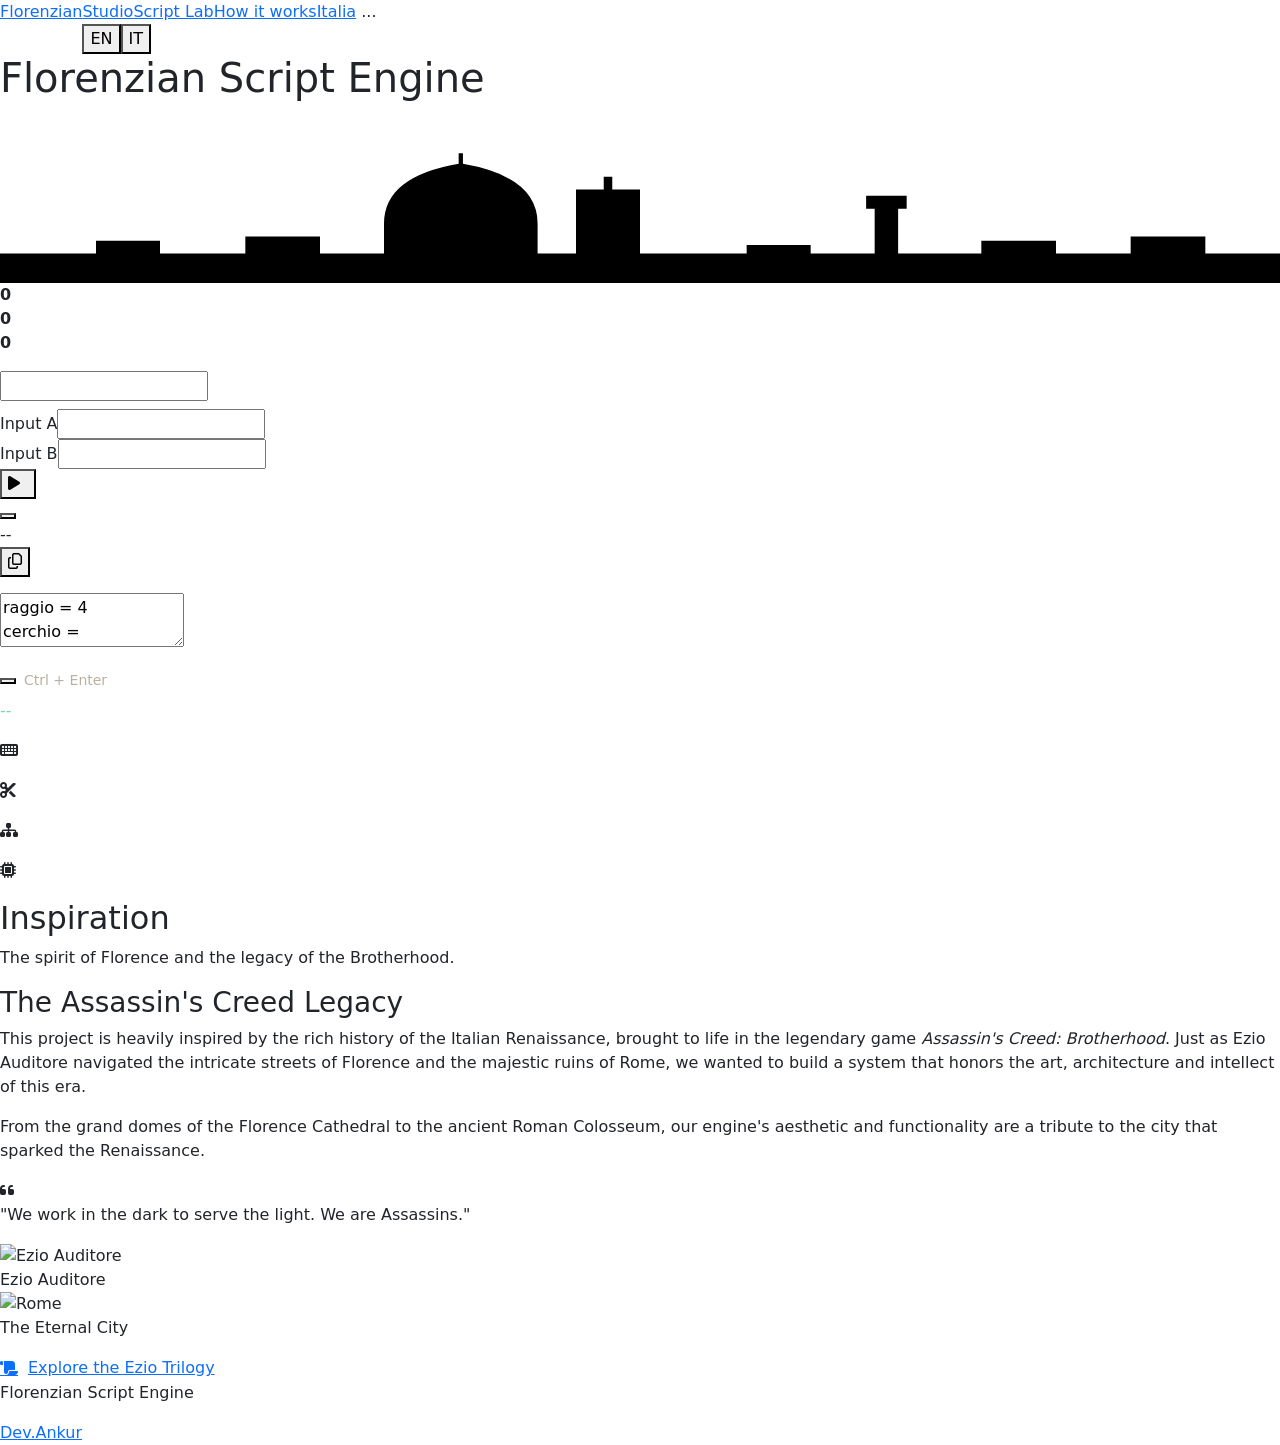
==== index.html @ 7530c80a "Add files via upload" ====
<!DOCTYPE html>
<html lang="en">
<head>
<meta charset="UTF-8"><meta name="viewport" content="width=device-width, initial-scale=1.0">
<title>Florenzian Script - Engine Studio</title>
<meta name="description" content="Florenzian: a tiny language compiled in C, built in the spirit of Florence.">
<link href="https://fonts.googleapis.com/css2?family=Cormorant+Garamond:wght@500;600;700&family=Plus+Jakarta+Sans:wght@400;500;600;700;800&family=JetBrains+Mono:wght@500;700&display=swap" rel="stylesheet">
<link href="https://cdnjs.cloudflare.com/ajax/libs/font-awesome/6.4.0/css/all.min.css" rel="stylesheet">
<link href="https://cdn.jsdelivr.net/npm/bootstrap@5.3.2/dist/css/bootstrap.min.css" rel="stylesheet">
<link href="css/style.css" rel="stylesheet">
</head>
<body>
<div id="prog"></div>
<nav class="nav" id="nav">
  <a class="brand" href="#top">Florenzian</a>
  <div class="navr"><a class="l" href="#studio" data-i18n="n_studio">Studio</a><a class="l" href="#lab" data-i18n="n_lab">Script Lab</a><a class="l" href="#how" data-i18n="n_how">How it works</a><a class="l" href="#italia" data-i18n="n_italia">Italia</a>
    <span class="eng" id="engineBadge">...</span>
  <div class="lang" id="langSw" data-l="en" role="group" data-i18n-title="lang"><button type="button" data-l="en" aria-label="English">EN</button><button type="button" data-l="it" aria-label="Italiano">IT</button></div></div>
</nav>

<header class="hero" id="top">
  <div class="hero-in">
    <div>
      <h1>Florenzian Script Engine</h1>
      <p data-i18n="h_p"></p>
      <div class="cta"><a class="btn-oro" href="#studio" data-i18n="h_c1"></a><a class="btn-oro btn-line" href="#lab" data-i18n="h_c2"></a></div>
    </div>
    <div class="term" aria-label="Live demo of the Florenzian engine">
      <span class="d"></span><span class="d"></span><span class="d"></span>
      <pre id="heroTerm"></pre>
    </div>
  </div>
  <svg class="sky" viewBox="0 0 1200 140" preserveAspectRatio="xMidYMax slice" aria-hidden="true"><path d="M0 140V112H90V100H150V112H230V96H300V112H360V84Q360 40 430 28V18H434V28Q504 40 504 84V112H540V52H566V40H574V52H600V112H700V104H760V112H820V70H812V58H850V70H842V112H920V100H990V112H1060V96H1130V112H1200V140Z"/></svg>
</header>

<section class="stats"><div class="wrap stats-in">
  <div><b class="count" data-n="35">0</b><span data-i18n="s_fn"></span></div>
  <div><b class="count" data-n="16">0</b><span data-i18n="s_pl"></span></div>
  <div><b class="count" data-n="4">0</b><span data-i18n="s_st"></span></div>
</div></section>

<section id="studio"><div class="wrap">
  <div class="rule"></div><h2 class="t" data-i18n="st_t"></h2>
  <p class="sub" data-i18n="st_sub"></p>
  <div class="studio rv">
    <div class="panel">
      <div class="search"><input type="text" id="searchInput" data-i18n-ph="search_ph" aria-label="Search functions"></div>
      <div class="chips" id="catChips"></div>
      <div class="function-list" id="functionList"></div>
    </div>
    <div class="panel console-area">
      <div>
        <div id="consoleHeader">
          <div class="ctitle"><h3 id="activeEng"></h3><span class="ita-tag" id="activeIta"></span></div>
          <p class="text-muted mb-0" id="activeDesc"></p>
        </div>
        <form id="calcForm">
          <div class="form-grid" id="inputGrid">
            <div id="boxA"><label class="input-label" id="labelA">Input A</label><input type="number" step="any" class="custom-input" id="inputA" required></div>
            <div id="boxB"><label class="input-label" id="labelB">Input B</label><input type="number" step="any" class="custom-input" id="inputB" required></div>
            <div id="boxC" style="display:none;grid-column:span 2"><label class="input-label" id="labelC">Input C</label><input type="number" step="any" class="custom-input" id="inputC"></div>
          </div>
          <button type="submit" class="btn-run"><i class="fa-solid fa-play me-2"></i><span data-i18n="run"></span></button>
        </form>
        <div class="sig"><small data-i18n="sig_t"></small><code id="sigCode"></code><button type="button" class="btn-oro btn-sm" id="tryLab" data-i18n="try_lab"></button></div>
      </div>
      <div>
        <div class="out"><div><small data-i18n="res"></small><div class="out-v" id="outputResult">--</div></div><button class="icon-btn" id="copyBtn" data-i18n-title="copy"><i class="fa-regular fa-copy"></i></button></div>
        <div class="hist"><div class="d-flex justify-content-between"><b data-i18n="recent"></b><a href="#" id="clearHist" data-i18n="clear"></a></div><div id="history"></div></div>
      </div>
    </div>
  </div>
</div></section>

<section class="lab" id="lab"><div class="wrap">
  <div class="rule"></div><h2 class="t" data-i18n="lab_t"></h2>
  <p class="sub" data-i18n="lab_sub"></p>
  <div class="lab-grid rv">
    <div>
      <textarea id="src" spellcheck="false" aria-label="Florenzian program">raggio = 4
cerchio = area_cerchio(raggio)
mcd(84, 36) + fibonacci(10) + radice(cerchio / pi)</textarea>
      <div class="mt-3 d-flex flex-wrap align-items-center gap-2">
        <button class="btn-oro m-0" id="runLab" data-i18n="run_lab"></button><span class="small" style="color:#b9b19e">Ctrl + Enter</span>
        <span id="examples" class="ms-auto"></span>
      </div>
    </div>
    <div>
      <div class="lab-out"><h4 data-i18n="r_t"></h4><div class="out-v" id="labResult" style="color:#7fd6a8">--</div></div>
      <div class="lab-out"><h4 data-i18n="tok_t"></h4><div id="labTokens"></div></div>
    </div>
  </div>
</div></section>

<section id="how"><div class="wrap">
  <div class="rule"></div><h2 class="t" data-i18n="how_t"></h2><p class="sub" data-i18n="how_sub"></p>
  <div class="pipe">
    <div class="step"><i class="fa-solid fa-keyboard"></i><h5 data-i18n="p1"></h5><p data-i18n="p1d"></p></div>
    <div class="step"><i class="fa-solid fa-scissors"></i><h5 data-i18n="p2"></h5><p data-i18n="p2d"></p></div>
    <div class="step"><i class="fa-solid fa-sitemap"></i><h5 data-i18n="p3"></h5><p data-i18n="p3d"></p></div>
    <div class="step"><i class="fa-solid fa-microchip"></i><h5 data-i18n="p4"></h5><p data-i18n="p4d"></p></div>
  </div>
</div></section>

<section id="italia"><div class="wrap">
  <div class="rule"></div><h2 class="t" data-i18n="it_t"></h2>
  <p class="sub" data-i18n="it_sub"></p>
  <div class="gal-bar" id="galBar"></div>
  <div class="grid" id="gallery"></div>
</div></section>

<!-- Inspiration / Assassin's Creed Section -->
<section id="inspiration" class="inspiration-section">
  <div class="wrap">
    <div class="rule"></div>
    <h2 class="t" data-i18n="insp_t">Inspiration</h2>
    <p class="sub" data-i18n="insp_sub">The spirit of Florence and the legacy of the Brotherhood.</p>
    
    <div class="insp-container rv">
      <div class="insp-content">
        <h3>The Assassin's Creed Legacy</h3>
        <p>This project is heavily inspired by the rich history of the Italian Renaissance, brought to life in the legendary game <em>Assassin's Creed: Brotherhood</em>. Just as Ezio Auditore navigated the intricate streets of Florence and the majestic ruins of Rome, we wanted to build a system that honors the art, architecture and intellect of this era.</p>
        <p>From the grand domes of the Florence Cathedral to the ancient Roman Colosseum, our engine's aesthetic and functionality are a tribute to the city that sparked the Renaissance.</p>
        <div class="insp-quote">
          <i class="fa-solid fa-quote-left"></i>
          <p>"We work in the dark to serve the light. We are Assassins."</p>
        </div>
      </div>
      
      
      <div class="insp-gallery">
        <div class="insp-img-box">
          <img src="assets/inspiration_ezio.jpg" alt="Ezio Auditore">
          <div class="insp-caption">Ezio Auditore</div>
        </div>
        <div class="insp-img-box">
          <img src="assets/inspiration_rome.jpg" alt="Rome">
          <div class="insp-caption">The Eternal City</div>
        </div>
      </div>

      <!-- নতুন বাটন -->
        <a href="ezio.html" class="btn-oro mt-3" style="display: inline-flex; align-items: center; gap: 10px;">
          <i class="fa-solid fa-scroll"></i> 
          <span data-i18n="explore_ezio">Explore the Ezio Trilogy</span>
        </a>
    </div>
  </div>
</section>

<div class="modal fade" id="lmModal" tabindex="-1" aria-hidden="true"><div class="modal-dialog modal-dialog-centered modal-lg"><div class="modal-content">
  <img id="lmImg" alt=""><div class="modal-body"><h4 id="lmTitle" style="font-family:var(--serif)"></h4><p class="text-muted small" id="lmMeta"></p><p id="lmText"></p>
  <a id="lmLink" target="_blank" rel="noopener" class="small" data-i18n="more"></a></div>
  <button type="button" class="btn-close position-absolute top-0 end-0 m-3 bg-white p-2 rounded-circle" data-bs-dismiss="modal" aria-label="Close"></button></div></div></div>

<footer>
  <div class="wrap foot">
    <div>
      <span class="brand">Florenzian Script Engine</span>
      <p data-i18n="f_tag"></p>
    </div>
    <div class="foot-credit">
      <span data-i18n="f_by"></span> 
      <a href="#" target="_blank" rel="noopener noreferrer" class="dev-link">Dev.Ankur</a>
    </div>
  </div>
</footer>

<script src="https://cdn.jsdelivr.net/npm/bootstrap@5.3.2/dist/js/bootstrap.bundle.min.js"></script>
<script src="js/i18n.js"></script>
<script src="js/engine.js"></script>
<script src="js/app.js"></script>

<!-- Web inspect Off code -->
     <script>
    // 1. Right Click Block
    document.addEventListener('contextmenu', function(e) {
        e.preventDefault();
    });

    // 2. F12 ar Developer Tools Shortcut Block
    document.addEventListener('keydown', function(e) {
        if (e.key === "F12" || e.keyCode === 123) {
            e.preventDefault();
            return false;
        }
        
        if (e.ctrlKey && e.shiftKey && (e.key === 'I' || e.key === 'J' || e.key === 'C' || e.keyCode === 73 || e.keyCode === 74 || e.keyCode === 67)) {
            e.preventDefault();
            return false;
        }

        if (e.ctrlKey && (e.key === 'U' || e.keyCode === 85)) {
            e.preventDefault();
            return false;
        }
    });

    // 3. Extra Security
    setInterval(function() {
        debugger; 
    }, 1000); 
    
    document.addEventListener('copy', function(e) {
        e.preventDefault();
        alert("Copying is disabled on this website.");
    });
</script>

</body>
</html>
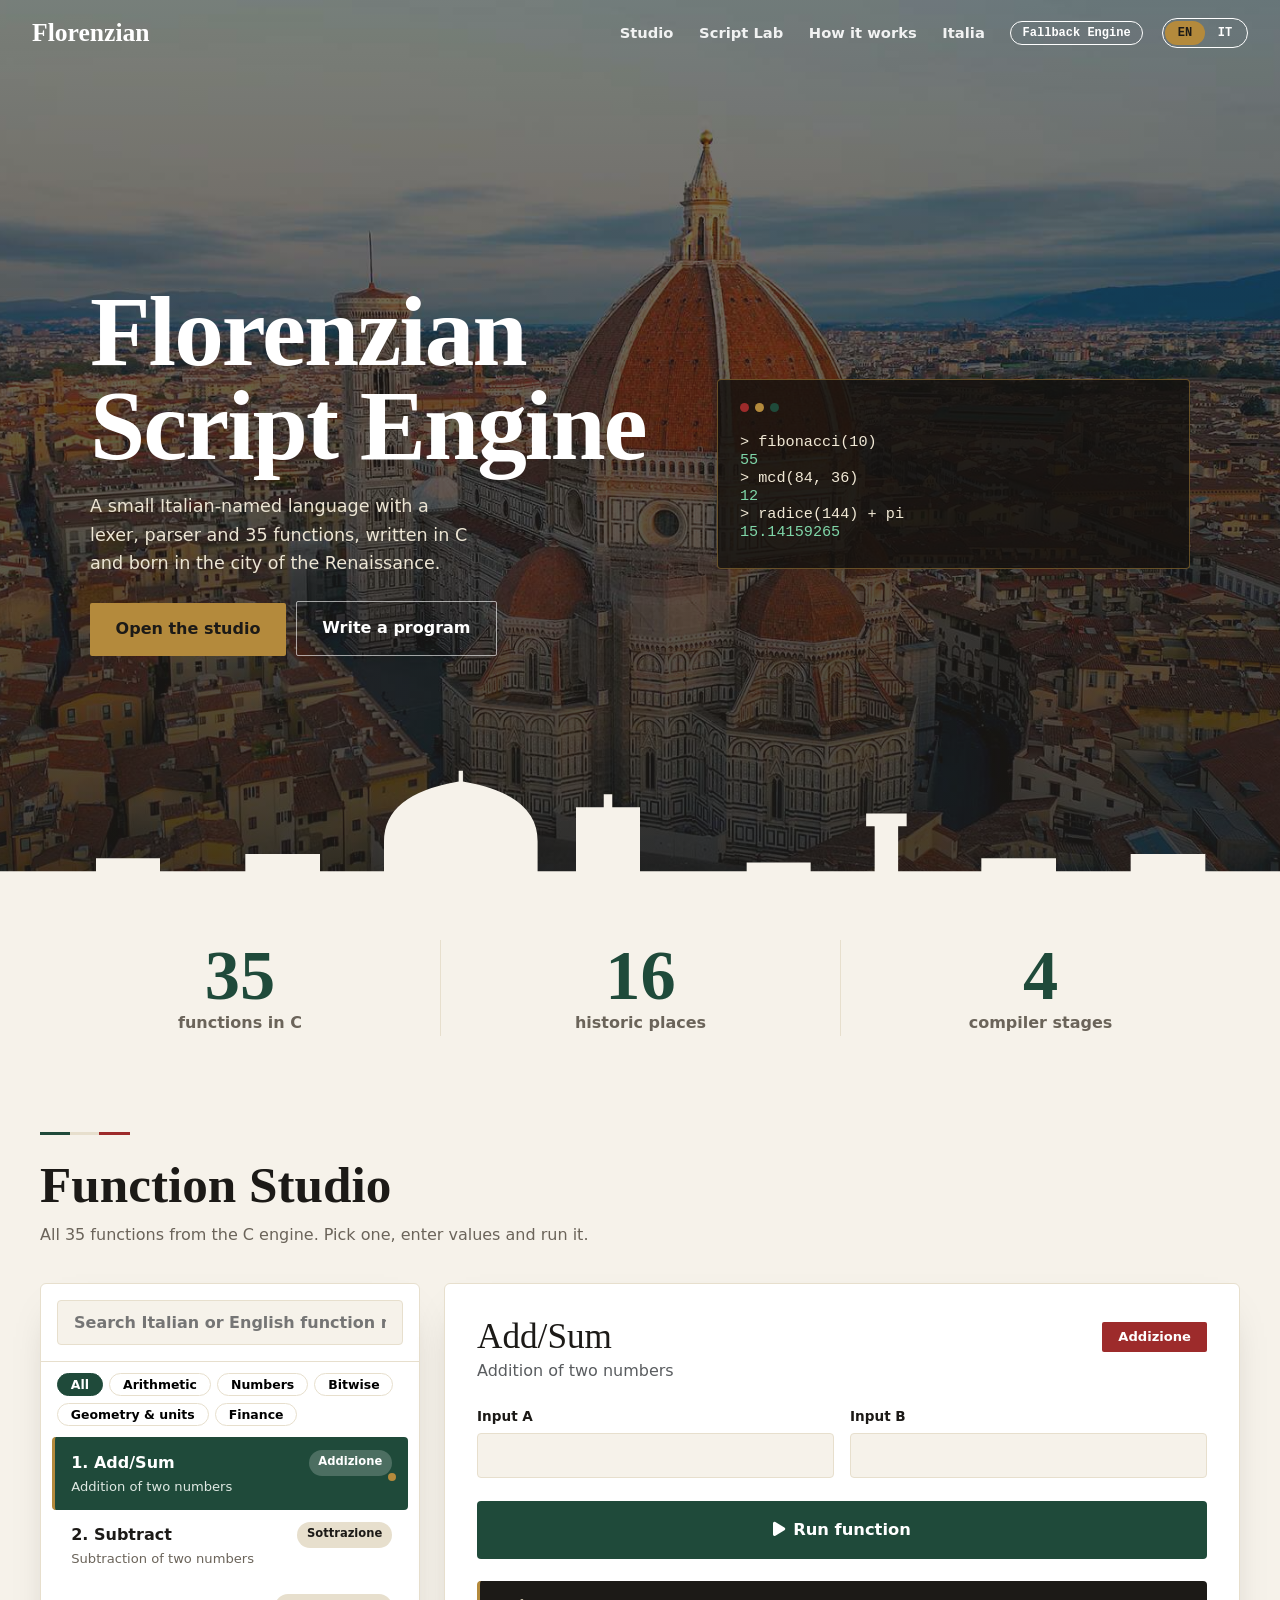
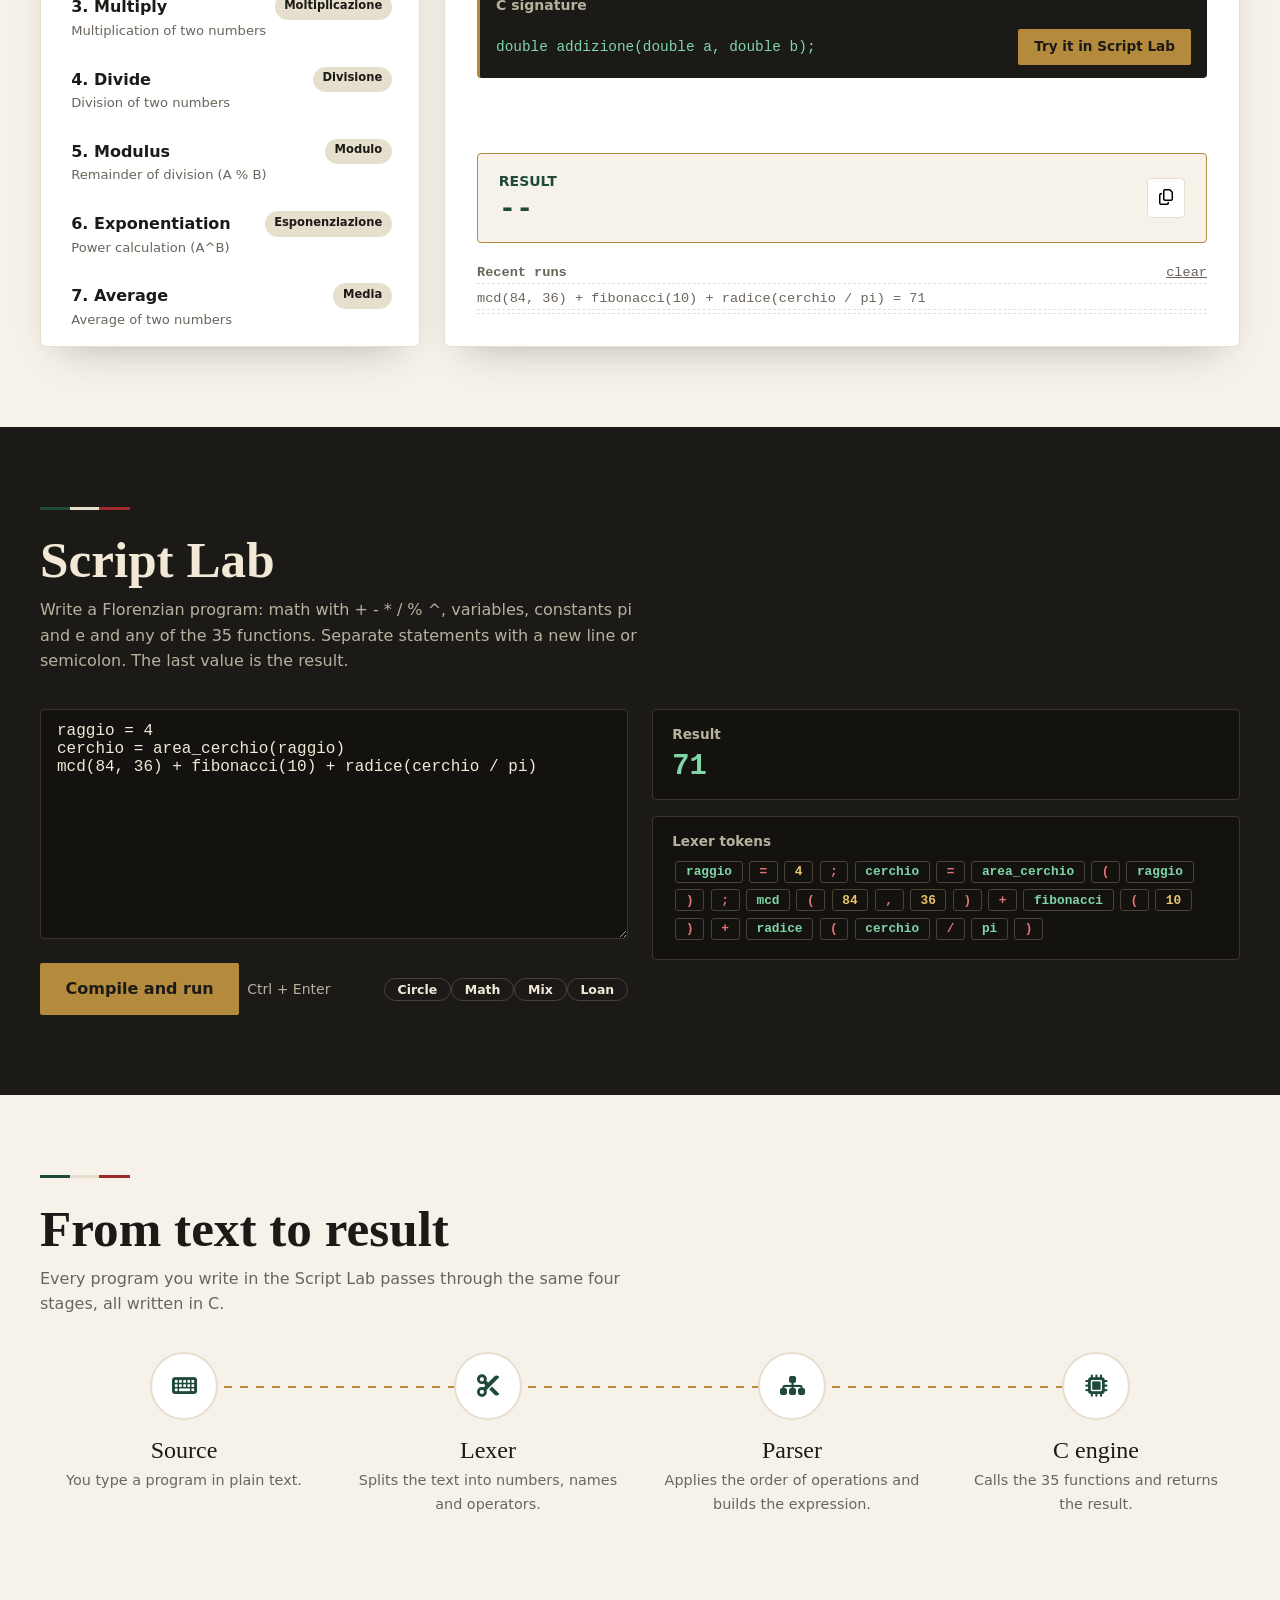
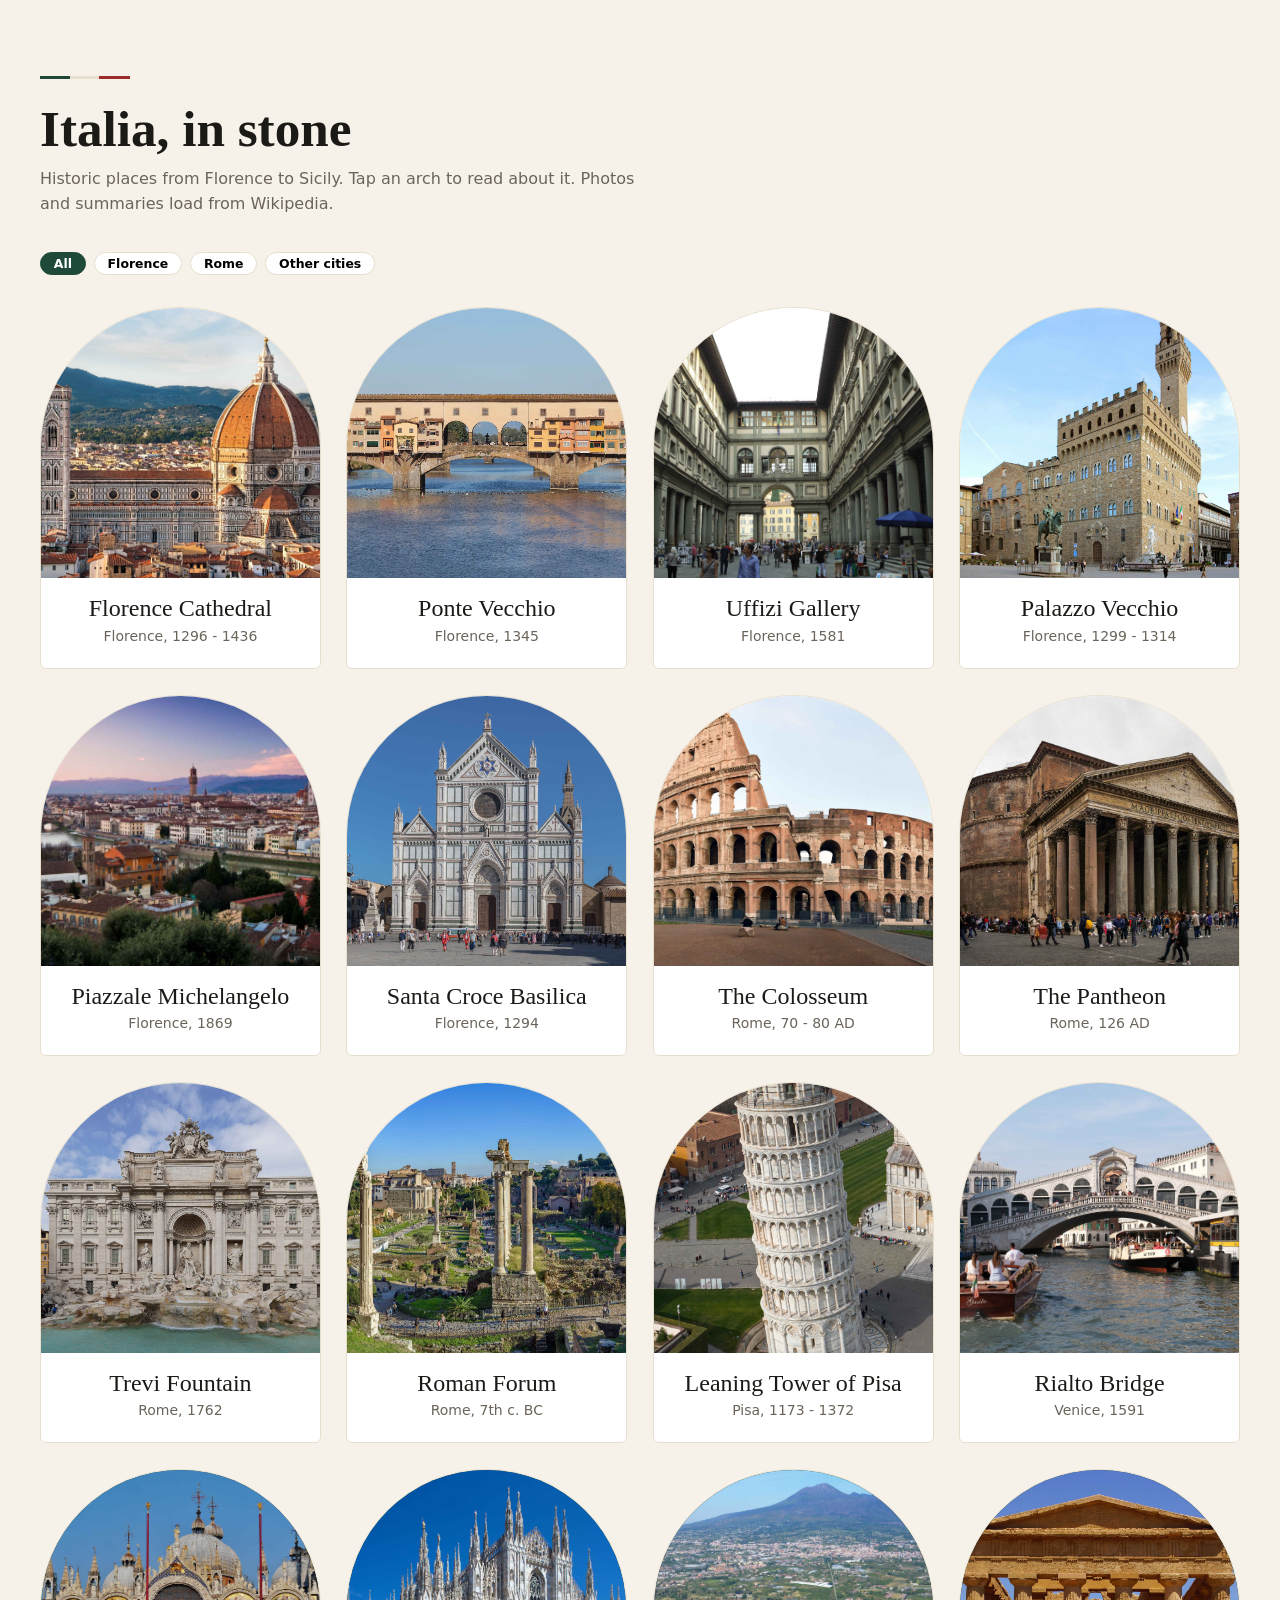
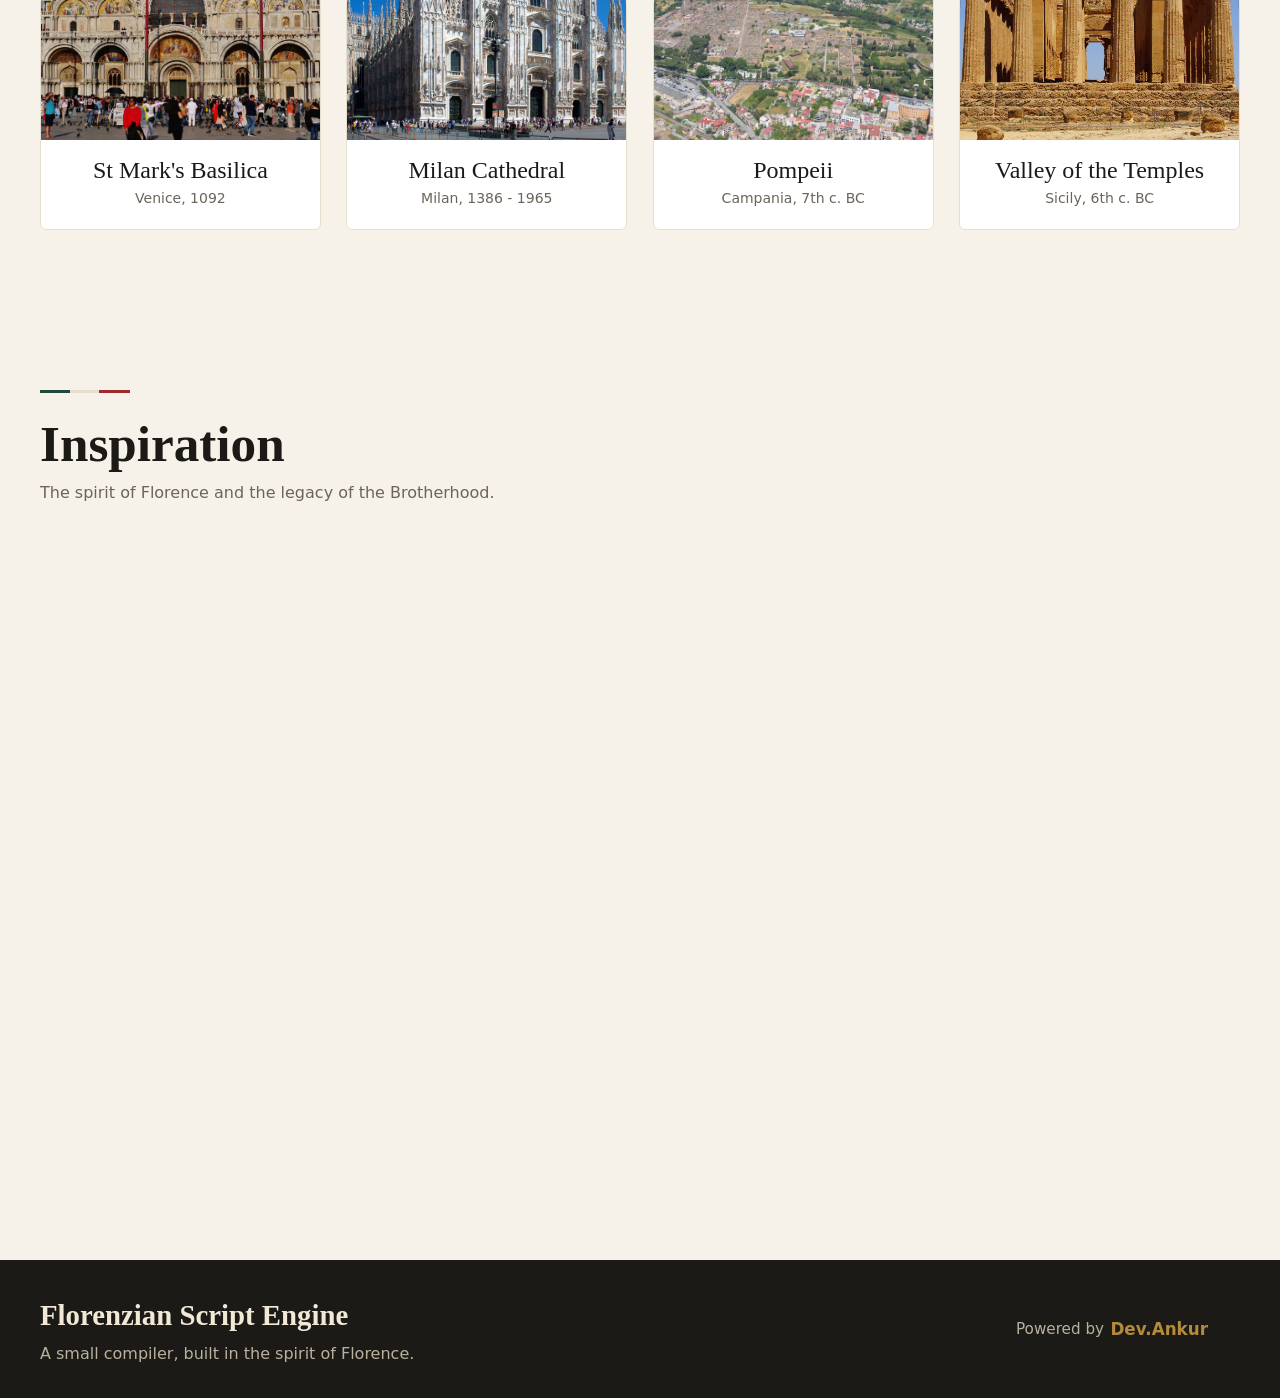
==== commit 86402c21: "Update index.html" ====
--- a/index.html
+++ b/index.html
@@ -2,6 +2,7 @@
 <html lang="en">
 <head>
 <meta charset="UTF-8"><meta name="viewport" content="width=device-width, initial-scale=1.0">
+<link rel="icon" type="image/jpeg" href="assets/logo.jpg">
 <title>Florenzian Script - Engine Studio</title>
 <meta name="description" content="Florenzian: a tiny language compiled in C, built in the spirit of Florence.">
 <link href="https://fonts.googleapis.com/css2?family=Cormorant+Garamond:wght@500;600;700&family=Plus+Jakarta+Sans:wght@400;500;600;700;800&family=JetBrains+Mono:wght@500;700&display=swap" rel="stylesheet">
@@ -208,4 +209,4 @@
 </script>
 
 </body>
-</html>+</html>
--- a/css/style.css
+++ b/css/style.css
@@ -0,0 +1,493 @@
+/* =========================================
+   1. VARIABLES & GLOBAL RESET
+   ========================================= */
+:root{
+  --marble:#f6f2ea; --stone:#e7dfcd; --ink:#1c1a17; --arno:#1f4a3a; 
+  --rosso:#9d2b2b; --oro:#b48a3c; --muted:#6b645a;
+  --serif:'Cormorant Garamond',Georgia,serif; 
+  --sans:'Plus Jakarta Sans',system-ui,sans-serif; 
+  --mono:'JetBrains Mono',monospace;
+}
+
+*{box-sizing:border-box}
+html{scroll-behavior:smooth;scroll-padding-top:72px}
+body{margin:0;font-family:var(--sans);background:var(--marble);color:var(--ink);line-height:1.6}
+a{color:inherit}
+:focus-visible{outline:2px solid var(--oro);outline-offset:2px}
+section{padding:5rem 2rem}
+.wrap{max-width:1200px;margin:0 auto}
+section,header,footer{transition:opacity .22s}
+body.swap section,body.swap header,body.swap footer{opacity:0}
+
+/* =========================================
+   2. SCROLL PROGRESS BAR (#prog)
+   ========================================= */
+#prog{
+  position:fixed;top:0;left:0;height:3px;width:0;z-index:60;
+  background:linear-gradient(90deg,#1f7a4f 33%,#fff 33% 66%,#c0392b 66%);
+}
+
+/* =========================================
+   3. NAVIGATION BAR (Nav)
+   ========================================= */
+.nav{
+  position:fixed;inset:0 0 auto;z-index:50;display:flex;justify-content:space-between;align-items:center;
+  padding:.8rem 2rem;transition:.3s;color:#fff;
+}
+.nav.solid{background:rgba(246,242,234,.94);backdrop-filter:blur(8px);color:var(--ink);box-shadow:0 1px 0 var(--stone)}
+.brand{font-family:var(--serif);font-size:1.6rem;font-weight:700;text-decoration:none}
+.nav a.l{margin-left:1.6rem;text-decoration:none;font-weight:600;font-size:.92rem;opacity:.9}
+.nav a.l:hover{color:var(--oro)}
+.navr{display:flex;align-items:center}
+.eng{margin-left:1.6rem;font:600 .75rem var(--mono);padding:.25rem .7rem;border:1px solid currentColor;border-radius:99px}
+.eng.wasm{color:#7fd6a8}
+.nav.solid .eng.wasm{color:var(--arno)}
+
+/* Language Toggle */
+.lang{position:relative;display:flex;margin-left:1.2rem;border:1px solid currentColor;border-radius:99px;padding:2px;isolation:isolate}
+.lang::before{content:"";position:absolute;z-index:-1;top:2px;bottom:2px;left:2px;width:calc(50% - 2px);border-radius:99px;background:var(--oro);transition:transform .35s cubic-bezier(.5,1.6,.4,1)}
+.lang[data-l=it]::before{transform:translateX(100%)}
+.lang button{all:unset;cursor:pointer;font:700 .75rem var(--mono);padding:.3rem .8rem;color:inherit;transition:color .3s}
+.lang[data-l=en] button[data-l=en], .lang[data-l=it] button[data-l=it]{color:#1c1a17}
+.lang button:focus-visible{outline:2px solid var(--oro);outline-offset:2px;border-radius:99px}
+
+/* =========================================
+   4. HERO SECTION (Header)
+   ========================================= */
+.hero{
+  position:relative;overflow:hidden;min-height:100vh;display:grid;align-items:center;padding:7rem 2rem 4rem;color:#fff;
+  background:linear-gradient(180deg,rgba(28,26,23,.55),rgba(28,26,23,.82)),url('../assets/bgd_pic.jpg') center/cover fixed;
+}
+.hero-in{max-width:1100px;margin:0 auto;display:grid;grid-template-columns:1.1fr .9fr;gap:3rem;align-items:center}
+.hero h1{font-family:var(--serif);font-size:clamp(3.2rem,8vw,6.2rem);line-height:.95;margin:0 0 1.2rem;font-weight:600;letter-spacing:-.02em}
+.hero p{font-size:1.1rem;max-width:34ch;color:#ece5d4}
+
+/* Hero Animations */
+.hero h1, .hero p, .hero .cta, .term{animation:rise .9s cubic-bezier(.2,.8,.2,1) both}
+.hero p{animation-delay:.15s}
+.hero .cta{animation-delay:.3s}
+.term{animation-delay:.45s}
+@keyframes rise{from{opacity:0;transform:translateY(26px)}}
+
+/* Hero Sky SVG */
+.sky{position:absolute;left:0;right:0;bottom:-1px;width:100%;height:clamp(70px,12vw,140px);fill:var(--marble);animation:rise 1.4s .6s both}
+
+/* Terminal Box */
+.term{background:rgba(20,18,15,.82);border:1px solid rgba(180,138,60,.5);border-radius:4px 4px 4px 4px;font:500 .95rem var(--mono);padding:1.2rem 1.4rem;min-height:190px}
+.term .d{display:inline-block;width:9px;height:9px;border-radius:50%;margin-right:6px;background:var(--rosso)}
+.term .d:nth-child(2){background:var(--oro)}
+.term .d:nth-child(3){background:var(--arno)}
+.term pre{margin:1rem 0 0;white-space:pre-wrap;color:#f1e9d6;font:inherit}
+.term .ok{color:#7fd6a8}
+.cur{animation:blink 1s steps(1) infinite}
+@keyframes blink{50%{opacity:0}}
+
+/* Buttons */
+.btn-oro{position:relative;overflow:hidden;transition:transform .25s,background .25s;display:inline-block;background:var(--oro);color:#1c1a17;font-weight:700;padding:.85rem 1.6rem;border-radius:2px;text-decoration:none;margin:.5rem .6rem 0 0;border:0}
+.btn-oro:hover{background:#cfa44b;transform:translateY(-2px)}
+.btn-oro::after{content:"";position:absolute;inset:0;background:linear-gradient(100deg,transparent 30%,rgba(255,255,255,.5) 50%,transparent 70%);transform:translateX(-120%)}
+.btn-oro:hover::after{transform:translateX(120%);transition:transform .7s}
+.btn-line{background:none;color:#fff;border:1px solid rgba(255,255,255,.6)}
+.btn-sm{padding:.45rem 1rem;font-size:.85rem;margin:0}
+
+/* =========================================
+   5. STATS SECTION
+   ========================================= */
+.stats{padding:2.5rem 2rem 1rem}
+.stats-in{display:grid;grid-template-columns:repeat(3,1fr);text-align:center}
+.stats-in div{padding:0 1rem;border-left:1px solid var(--stone)}
+.stats-in div:first-child{border-left:0}
+.stats b{display:block;font:600 clamp(2.6rem,6vw,4.4rem)/1 var(--serif);color:var(--arno)}
+.stats span{color:var(--muted);font-weight:600}
+
+/* =========================================
+   6. STUDIO SECTION (Function Calculator)
+   ========================================= */
+h2.t{font-family:var(--serif);font-size:clamp(2.2rem,4vw,3.2rem);font-weight:600;margin:0 0 .4rem}
+.sub{color:var(--muted);max-width:60ch;margin-bottom:2.2rem}
+.rule{height:3px;width:90px;background:linear-gradient(90deg,var(--arno) 33%,var(--stone) 33% 66%,var(--rosso) 66%);margin:0 0 1.2rem}
+
+.studio{display:grid;grid-template-columns:380px 1fr;gap:1.5rem}
+.panel{background:#fff;border:1px solid var(--stone);border-radius:6px;box-shadow:0 18px 40px -22px rgba(28,26,23,.35)}
+.search{padding:1rem;border-bottom:1px solid var(--stone)}
+.search input,.custom-input,textarea{width:100%;border:1.5px solid var(--stone);border-radius:4px;padding:.75rem 1rem;font:600 1rem var(--sans);background:var(--marble);outline:none}
+.search input:focus,.custom-input:focus,textarea:focus{border-color:var(--oro);background:#fff}
+
+/* Chips (Categories) */
+.chips{display:flex;gap:.4rem;flex-wrap:wrap;padding:.7rem 1rem 0}
+.chip{border:1px solid var(--stone);background:#fff;border-radius:99px;padding:.2rem .8rem;font:600 .78rem var(--sans);cursor:pointer}
+.chip.on,.chip:hover{background:var(--arno);color:#fff;border-color:var(--arno)}
+
+/* Function List */
+.function-list{max-height:520px;overflow:auto;padding:.7rem}
+.func-item{position:relative;padding:.8rem 1rem;border-left:3px solid transparent;cursor:pointer;border-radius:4px;transition:.2s}
+.func-item:hover{background:var(--marble)}
+.func-item.active{background:var(--arno);color:#fff;border-left-color:var(--oro)}
+.func-item .h{display:flex;justify-content:space-between;gap:.5rem;font-weight:700}
+.func-badge{font-size:.72rem;font-weight:600;background:var(--stone);color:var(--ink);padding:.1rem .6rem;border-radius:99px;white-space:nowrap}
+.func-item.active .func-badge{background:rgba(255,255,255,.2);color:#fff}
+.func-desc{font-size:.82rem;color:var(--muted)}
+.func-item.active .func-desc{color:#dfe9e3}
+.func-item.active::after{content:"";position:absolute;right:12px;top:50%;width:8px;height:8px;border-radius:50%;background:var(--oro);animation:ping 1.6s infinite}
+@keyframes ping{50%{box-shadow:0 0 0 7px rgba(180,138,60,0)}0%{box-shadow:0 0 0 0 rgba(180,138,60,.6)}}
+
+/* Console Area */
+.console-area{padding:2rem;display:flex;flex-direction:column;justify-content:space-between;gap:1.4rem}
+.ctitle{display:flex;justify-content:space-between;align-items:center;flex-wrap:wrap;gap:.6rem}
+.ctitle h3{font-family:var(--serif);font-size:2.2rem;margin:0}
+.ita-tag{background:var(--rosso);color:#fff;font-weight:700;font-size:.82rem;padding:.3rem 1rem;border-radius:2px}
+.form-grid{display:grid;grid-template-columns:1fr 1fr;gap:1rem;margin:1.4rem 0}
+.input-label{font-weight:700;font-size:.85rem;margin-bottom:.35rem;display:block}
+
+/* Run Button */
+.btn-run{width:100%;background:var(--arno);color:#fff;border:0;border-radius:4px;padding:1rem;font-weight:700;font-size:1.02rem;cursor:pointer;transition:.2s}
+.btn-run:hover{background:#17382c;transform:translateY(-1px)}
+
+/* Output & History */
+.out{margin-top:1.4rem;background:var(--marble);border:1px solid var(--oro);border-radius:4px;padding:1rem 1.3rem;display:flex;justify-content:space-between;gap:1rem;align-items:center}
+.out small{font-weight:800;color:var(--arno);display:block}
+.out-v{font:700 1.8rem var(--mono);word-break:break-all;color:var(--arno)}
+.out-v.err{color:var(--rosso);font-size:1.1rem}
+.pop{animation:pop .3s ease}
+@keyframes pop{from{transform:scale(.96);opacity:.4}}
+.icon-btn{border:1px solid var(--stone);background:#fff;border-radius:4px;padding:.4rem .7rem;cursor:pointer}
+.hist{margin-top:1.2rem;font:500 .85rem var(--mono);color:var(--muted)}
+.hist div{padding:.2rem 0;border-bottom:1px dashed var(--stone)}
+
+/* C Signature Box */
+.sig{margin-top:1.4rem;display:flex;align-items:center;gap:.8rem;flex-wrap:wrap;background:var(--ink);border-radius:4px;padding:.8rem 1rem;border-left:3px solid var(--oro)}
+.sig small{color:#b9b19e;font-weight:700;width:100%}
+.sig code{flex:1;font:500 .9rem var(--mono);color:#7fd6a8;word-break:break-all}
+
+/* =========================================
+   7. SCRIPT LAB SECTION
+   ========================================= */
+.lab{background:var(--ink);color:#f1e9d6}
+.lab .sub{color:#b9b19e}
+.lab-grid{display:grid;grid-template-columns:1fr 1fr;gap:1.5rem}
+.lab textarea{min-height:230px;background:#14120f;color:#f1e9d6;border-color:#3a352c;font:500 1rem var(--mono);resize:vertical}
+.lab .chip{background:transparent;color:#f1e9d6;border-color:#4a4438}
+.lab .chip:hover{background:var(--oro);color:#1c1a17;border-color:var(--oro)}
+.tok{display:inline-block;margin:.2rem;padding:.15rem .6rem;border-radius:3px;font:600 .8rem var(--mono);border:1px solid #4a4438}
+.tok.NUM{color:#e9c46a}.tok.ID{color:#7fd6a8}.tok.OP{color:#e57373}
+.lab-out{background:#14120f;border:1px solid #3a352c;border-radius:4px;padding:1rem 1.2rem;margin-bottom:1rem}
+.lab-out h4{font:700 .85rem var(--sans);color:#b9b19e;margin:0 0 .5rem}
+
+/* =========================================
+   8. HOW IT WORKS SECTION (Pipeline)
+   ========================================= */
+.pipe{display:grid;grid-template-columns:repeat(4,1fr);gap:1rem;position:relative}
+.pipe::before{content:"";position:absolute;top:34px;left:10%;right:10%;height:2px;background:repeating-linear-gradient(90deg,var(--oro) 0 8px,transparent 8px 16px)}
+.step{position:relative;text-align:center;padding:0 .8rem}
+.step i{display:grid;place-items:center;width:68px;height:68px;margin:0 auto 1rem;border-radius:50%;background:#fff;border:2px solid var(--stone);font-size:1.4rem;color:var(--arno);animation:glow 8s infinite}
+.step:nth-child(2) i{animation-delay:2s}
+.step:nth-child(3) i{animation-delay:4s}
+.step:nth-child(4) i{animation-delay:6s}
+@keyframes glow{
+  0%,22%{background:var(--arno);color:#fff;border-color:var(--oro);transform:scale(1.12);box-shadow:0 10px 24px -8px rgba(31,74,58,.6)}
+  30%,100%{background:#fff;color:var(--arno);border-color:var(--stone);transform:none;box-shadow:none}
+}
+.step h5{font-family:var(--serif);font-size:1.5rem;margin:0}
+.step p{color:var(--muted);font-size:.9rem;margin:.3rem 0 0}
+
+/* =========================================
+   9. INSPIRATION SECTION (Assassin's Creed)
+   ========================================= */
+.inspiration-section { background: var(--marble); padding: 5rem 2rem; }
+.insp-container { display: grid; grid-template-columns: 1fr 1fr; gap: 4rem; align-items: center; margin-top: 2rem; }
+.insp-content h3 { font-family: var(--serif); font-size: 2.2rem; color: var(--arno); margin-bottom: 1.5rem; font-weight: 700; }
+.insp-content p { font-size: 1.05rem; color: var(--ink); margin-bottom: 1.2rem; line-height: 1.8; }
+
+.insp-quote {
+  background: #fff; border-left: 4px solid var(--oro); padding: 1.5rem; margin-top: 2rem;
+  border-radius: 0 8px 8px 0; box-shadow: 0 10px 30px -15px rgba(28,26,23,0.15);
+  position: relative; transition: transform 0.3s ease, box-shadow 0.3s ease;
+}
+.insp-quote:hover { transform: translateY(-5px); box-shadow: 0 15px 35px -15px rgba(180,138,60,0.4); }
+.insp-quote i { color: var(--oro); font-size: 1.5rem; margin-bottom: 0.5rem; opacity: 0.5; }
+.insp-quote p { font-family: var(--serif); font-style: italic; font-size: 1.25rem; margin: 0; color: var(--arno); }
+
+.insp-gallery { display: grid; grid-template-columns: 1fr 1fr; gap: 1.5rem; }
+.insp-img-box {
+  position: relative; border-radius: 8px; overflow: hidden;
+  box-shadow: 0 20px 40px -15px rgba(28,26,23,0.4);
+  transition: all 0.4s cubic-bezier(0.2, 0.8, 0.2, 1);
+}
+.insp-img-box:nth-child(1) { transform: translateY(20px); }
+.insp-img-box:nth-child(2) { transform: translateY(-20px); }
+.insp-img-box img { width: 100%; height: 350px; object-fit: cover; transition: transform 0.6s ease; display: block; }
+.insp-img-box:hover { transform: translateY(0) scale(1.02); box-shadow: 0 25px 50px -12px rgba(31,74,58,0.5); z-index: 2; }
+.insp-img-box:hover img { transform: scale(1.1); }
+.insp-caption {
+  position: absolute; bottom: 0; left: 0; width: 100%; padding: 1.5rem 1rem 1rem;
+  background: linear-gradient(to top, rgba(28,26,23,0.9), transparent); color: #fff;
+  font-family: var(--serif); font-size: 1.2rem; font-weight: 600; text-align: center; pointer-events: none;
+}
+
+/* =========================================
+   10. ITALIA GALLERY SECTION
+   ========================================= */
+.gal-bar{display:flex;gap:.5rem;flex-wrap:wrap;margin-bottom:2rem}
+.grid{display:grid;grid-template-columns:repeat(auto-fill,minmax(250px,1fr));gap:1.6rem}
+.arch{cursor:pointer;background:#fff;border:1px solid var(--stone);border-radius:140px 140px 6px 6px;overflow:hidden;transition:.35s;text-align:center;padding:0 0 1.2rem;animation:rise .7s cubic-bezier(.2,.8,.2,1) both;animation-delay:calc(var(--i) * 70ms)}
+.arch:hover{transform:translateY(-6px);box-shadow:0 22px 40px -20px rgba(28,26,23,.5);border-color:var(--oro)}
+.arch .im{height:270px;background:linear-gradient(160deg,var(--arno),var(--ink)) center/cover;margin-bottom:1rem;transition:transform .6s}
+.arch:hover .im{transform:scale(1.06)}
+.arch h5{font-family:var(--serif);font-size:1.5rem;margin:0}
+.arch small{color:var(--muted)}
+
+/* Modal */
+.modal-content{border-radius:6px}
+.modal img{width:100%;max-height:360px;object-fit:cover}
+
+/* =========================================
+   11. FOOTER SECTION
+   ========================================= */
+footer{background:var(--ink);color:#b9b19e;text-align:center;padding:2rem}
+footer b{color:var(--oro)}
+
+.foot{display:grid;grid-template-columns:1.4fr 1fr auto;gap:2rem;align-items:center;text-align:left}
+.foot .brand{color:#f1e9d6;font-size:1.8rem}
+.foot p{margin:.2rem 0 0}
+
+/* ফুটারের লিংকগুলো */
+.fl{display:flex;gap:1.2rem;flex-wrap:wrap}
+.fl a{text-decoration:none; position: relative; transition: color 0.3s ease;}
+.fl a:hover{color:var(--oro)}
+
+/* Powered by Dev.Ankur এর ডিজাইন */
+.foot-credit {
+  font-size: 0.95rem;
+  display: flex;
+  align-items: center;
+  gap: 0.4rem;
+  justify-content: flex-end;
+}
+
+.dev-link {
+  color: var(--oro);
+  font-weight: 700;
+  text-decoration: none;
+  font-size: 1.05rem;
+  position: relative;
+  transition: color 0.3s ease;
+}
+
+/* হোভার করলে নামের নিচে সুন্দর দাগ আসবে */
+.dev-link::after {
+  content: '';
+  position: absolute;
+  width: 100%;
+  transform: scaleX(0);
+  height: 2px;
+  bottom: 0;
+  left: 0;
+  background-color: var(--oro);
+  transform-origin: bottom right;
+  transition: transform 0.25s ease-out;
+}
+
+.dev-link:hover {
+  color: #f1e9d6;
+}
+
+.dev-link:hover::after {
+  transform: scaleX(1);
+  transform-origin: bottom left;
+}
+
+/* মোবাইলের জন্য রেসপন্সিভ */
+@media(max-width: 768px) {
+  .foot-credit {
+    justify-content: center;
+  }
+}
+
+/* =========================================
+   12. UTILITIES & REVEAL ANIMATIONS
+   ========================================= */
+.rv{opacity:0;transform:translateY(14px);transition:.7s}
+.rv.in{opacity:1;transform:none}
+
+/* =========================================
+   13. RESPONSIVE MEDIA QUERIES
+   ========================================= */
+@media(max-width:992px){
+  .studio, .lab-grid, .hero-in {grid-template-columns:1fr}
+  .nav a.l{display:none}
+  .pipe{grid-template-columns:1fr 1fr;row-gap:2rem}
+  .pipe::before{display:none}
+  .foot{grid-template-columns:1fr;text-align:center}
+  .fl{justify-content:center}
+  .navr .eng{display:none}
+  
+  .insp-container {grid-template-columns: 1fr; gap: 3rem;}
+  .insp-img-box:nth-child(1), .insp-img-box:nth-child(2) {transform: translateY(0);}
+}
+
+@media(max-width:600px){
+  .form-grid{grid-template-columns:1fr}
+  section{padding:3.5rem 1rem}
+  .stats-in div{padding:0 .3rem}
+  .pipe{grid-template-columns:1fr}
+}
+
+@media(prefers-reduced-motion:reduce){
+  *{animation:none!important;transition:none!important}
+  html{scroll-behavior:auto}
+  .rv{opacity:1;transform:none}
+}
+
+/* =========================================
+   14. EZIO TRILOGY PAGE (Assassin's Creed Theme)
+   ========================================= */
+
+/* পেজের বেস কালার (হালকা কালো/ধূসর) */
+body.ezio-page {
+  background-color: #121212;
+  color: #e0e0e0;
+  font-family: var(--sans);
+}
+
+.ezio-page .nav.solid {
+  background: rgba(18, 18, 18, 0.9);
+  border-bottom: 1px solid #333;
+  color: #fff;
+}
+
+/* হিরো সেকশন (উপরে) */
+.ezio-hero {
+  height: 60vh;
+  min-height: 400px;
+  display: flex;
+  align-items: center;
+  justify-content: center;
+  background: linear-gradient(rgba(0,0,0,0.7), rgba(18,18,18,1)), url('../assets/Ezio/ac_theme_bg.jpg') center/cover;
+  border-bottom: 1px solid #222;
+}
+
+.ezio-title {
+  font-family: 'Cinzel', serif;
+  font-size: clamp(2.5rem, 6vw, 5rem);
+  color: #d4af37; /* গোল্ডেন কালার */
+  text-transform: uppercase;
+  letter-spacing: 4px;
+  margin-bottom: 10px;
+  text-shadow: 0 4px 15px rgba(0,0,0,0.8);
+}
+
+.ezio-subtitle {
+  font-family: 'Cormorant Garamond', serif;
+  font-size: 1.5rem;
+  font-style: italic;
+  color: #a0a0a0;
+  letter-spacing: 2px;
+}
+
+/* টাইমলাইন সেকশন */
+.ezio-timeline-section {
+  padding: 5rem 2rem;
+}
+
+.ezio-timeline {
+  max-width: 1000px;
+  margin: 0 auto;
+  display: flex;
+  flex-direction: column;
+  gap: 4rem;
+}
+
+/* কার্ড ডিজাইন */
+.ezio-card {
+  display: flex;
+  align-items: center;
+  gap: 3rem;
+  background: #1a1a1a;
+  border: 1px solid #333;
+  border-radius: 8px;
+  padding: 2rem;
+  box-shadow: 0 20px 50px rgba(0,0,0,0.5);
+  transition: transform 0.4s ease, border-color 0.4s ease;
+}
+
+.ezio-card:hover {
+  transform: translateY(-5px);
+  border-color: #d4af37;
+}
+
+.ezio-card.reverse {
+  flex-direction: row-reverse;
+}
+
+/* ছবির ডিজাইন */
+.ezio-img-wrapper {
+  flex: 0 0 40%;
+  border-radius: 4px;
+  overflow: hidden;
+  border: 2px solid #333;
+  position: relative;
+}
+
+.ezio-img-wrapper::after {
+  content: '';
+  position: absolute;
+  inset: 0;
+  background: linear-gradient(to top, rgba(0,0,0,0.6), transparent);
+  pointer-events: none;
+}
+
+.ezio-img-wrapper img {
+  width: 100%;
+  height: auto;
+  display: block;
+  transition: transform 0.5s ease;
+}
+
+.ezio-card:hover .ezio-img-wrapper img {
+  transform: scale(1.05);
+}
+
+/* লেখার ডিজাইন */
+.ezio-content {
+  flex: 1;
+}
+
+.ezio-year {
+  display: inline-block;
+  color: #d4af37;
+  font-family: var(--mono);
+  font-size: 0.9rem;
+  letter-spacing: 2px;
+  margin-bottom: 1rem;
+  border-bottom: 1px solid #d4af37;
+  padding-bottom: 5px;
+}
+
+.ezio-content h2 {
+  font-family: 'Cinzel', serif;
+  color: #fff;
+  font-size: 2.2rem;
+  margin-bottom: 1rem;
+}
+
+.ezio-content p {
+  color: #b0b0b0;
+  line-height: 1.8;
+  font-size: 1.05rem;
+}
+
+/* মোবাইলের জন্য রেসপন্সিভ */
+@media (max-width: 768px) {
+  .ezio-card, .ezio-card.reverse {
+    flex-direction: column;
+    padding: 1.5rem;
+    gap: 1.5rem;
+  }
+  .ezio-img-wrapper {
+    flex: 0 0 auto;
+    width: 100%;
+  }
+  .ezio-title {
+    font-size: 2.5rem;
+  }
+}
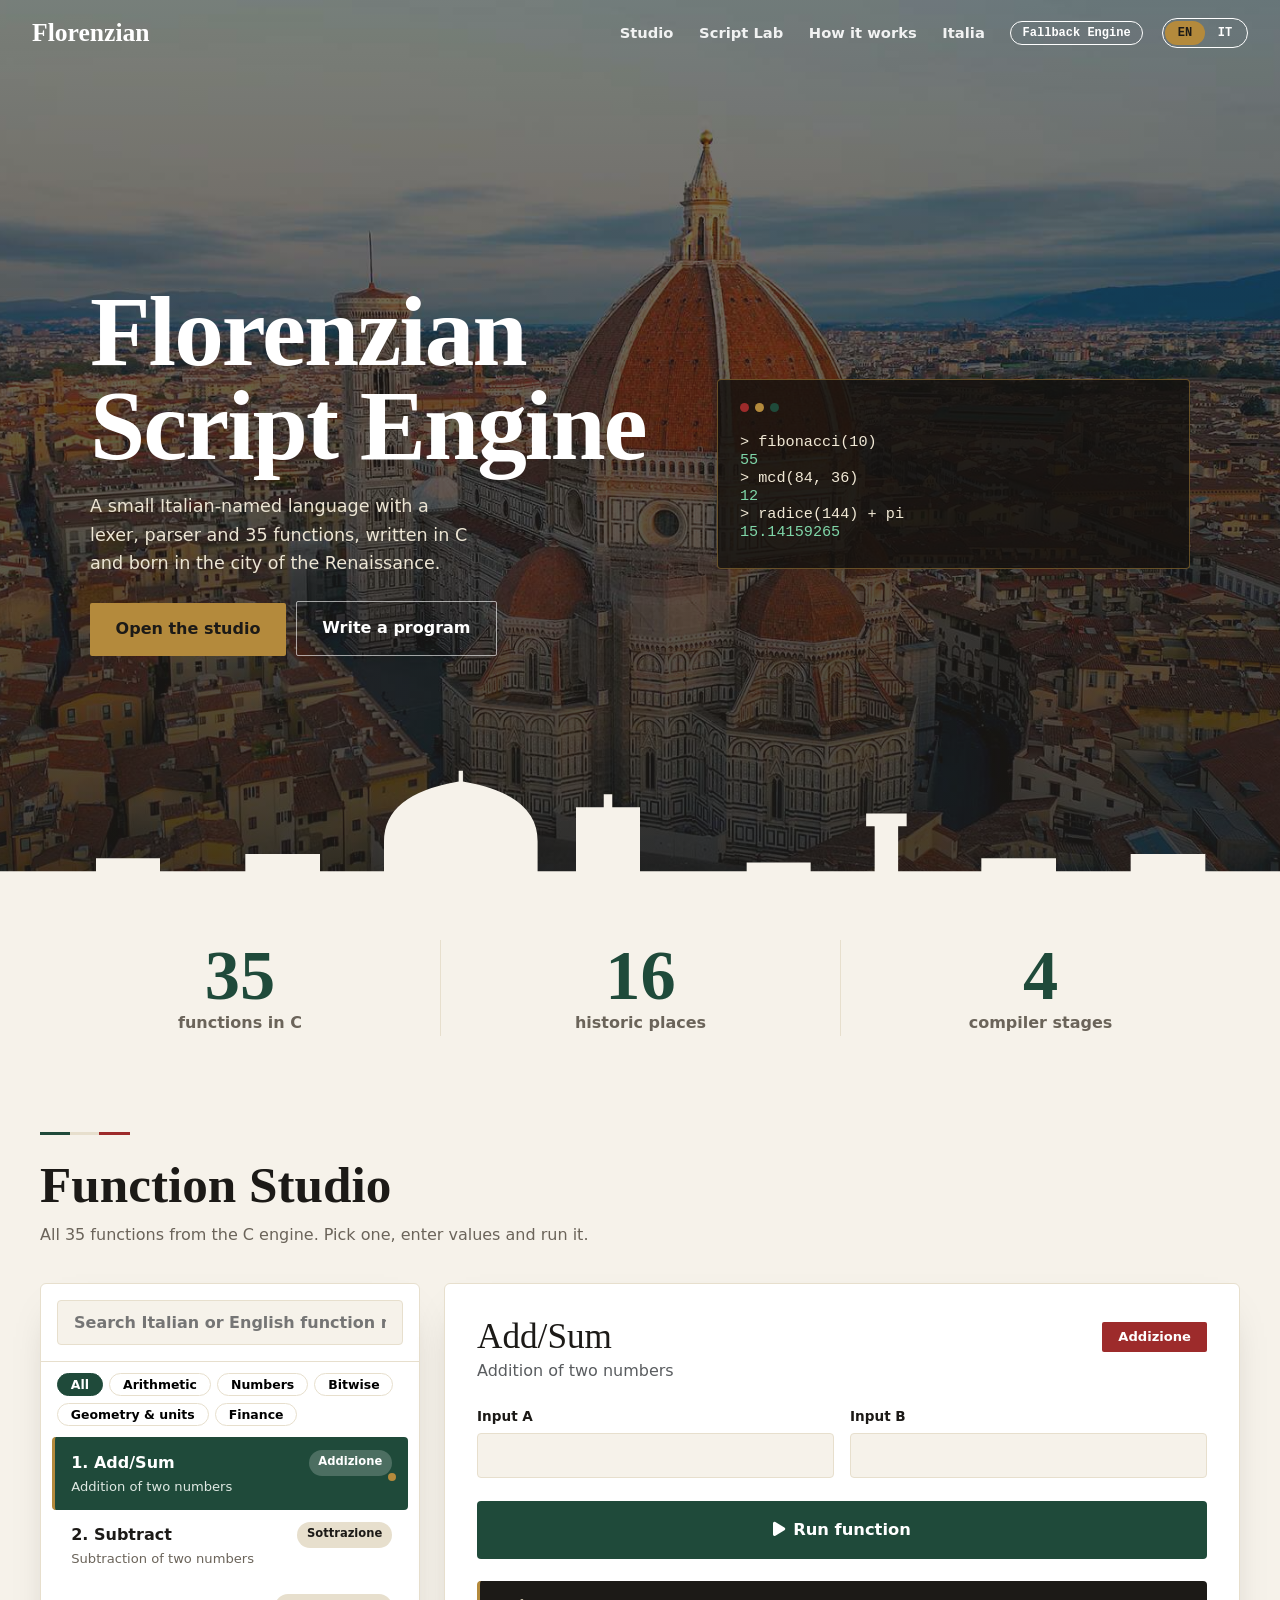
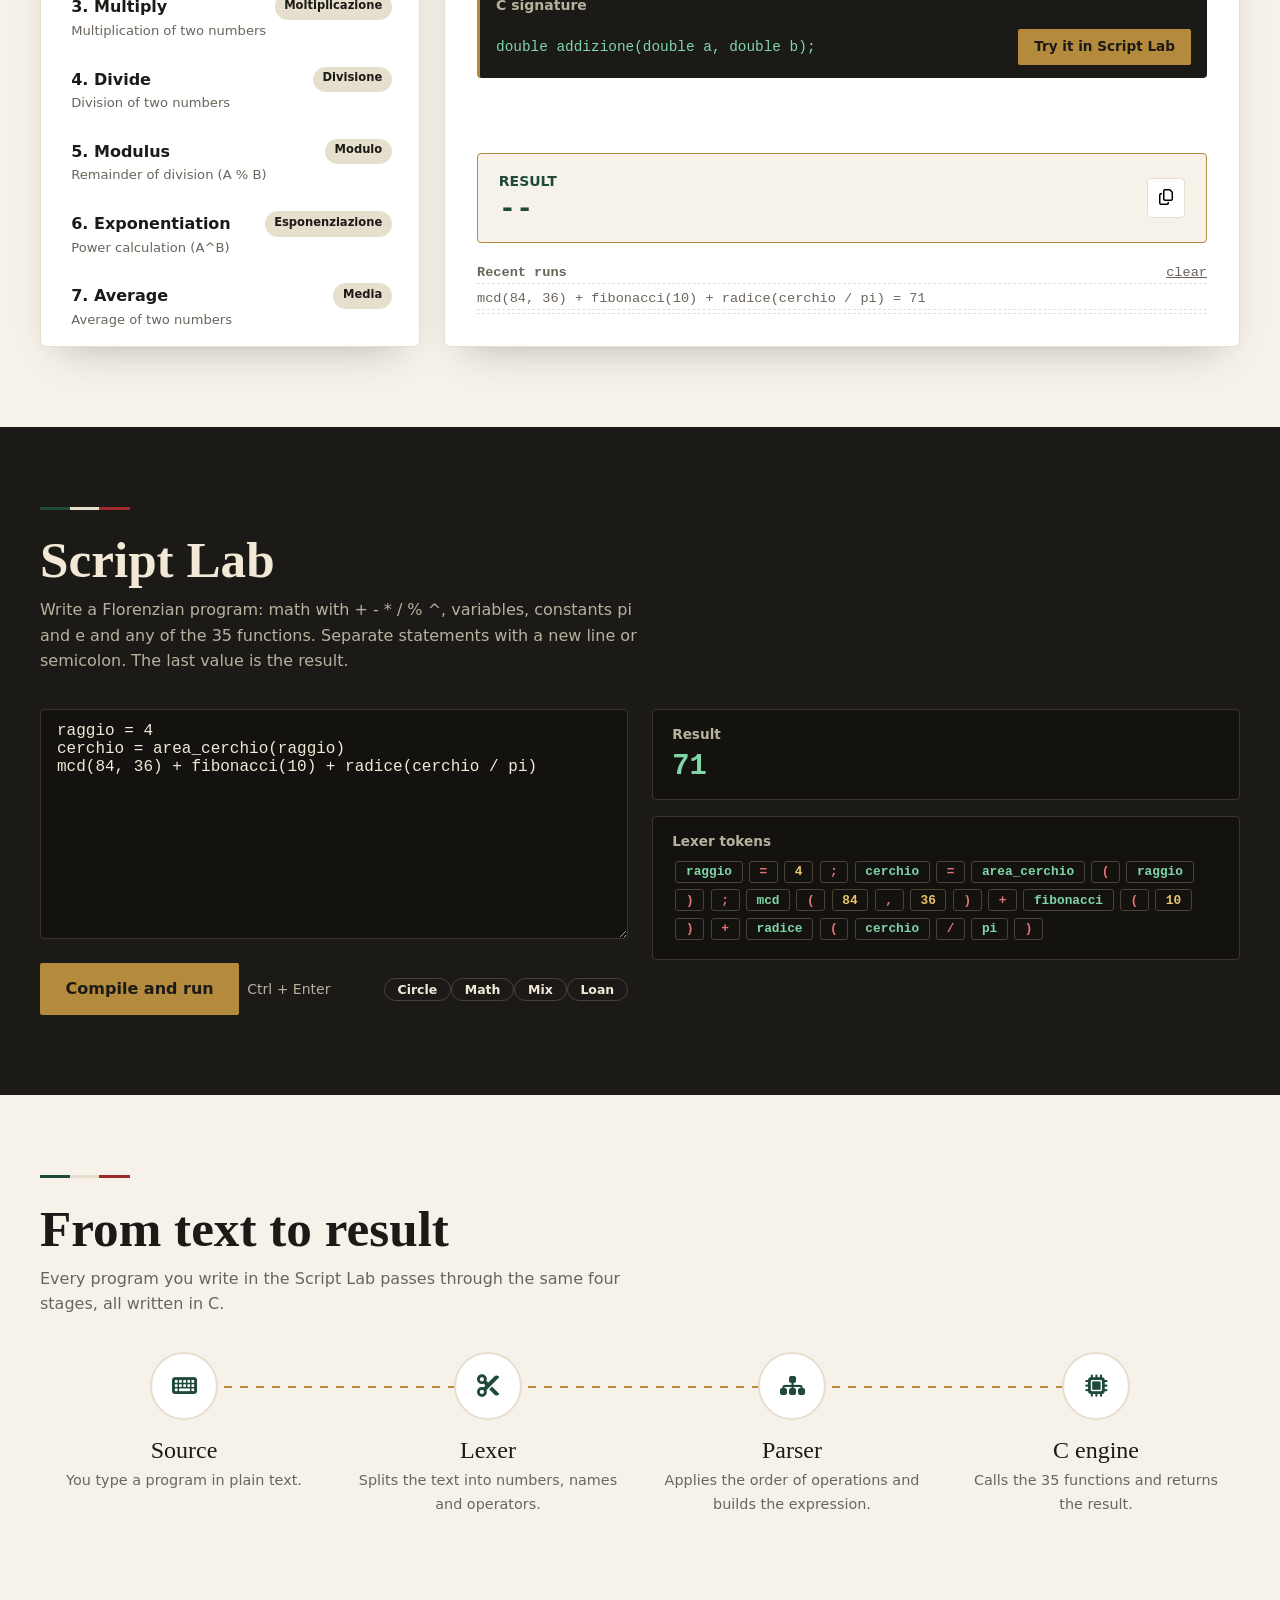
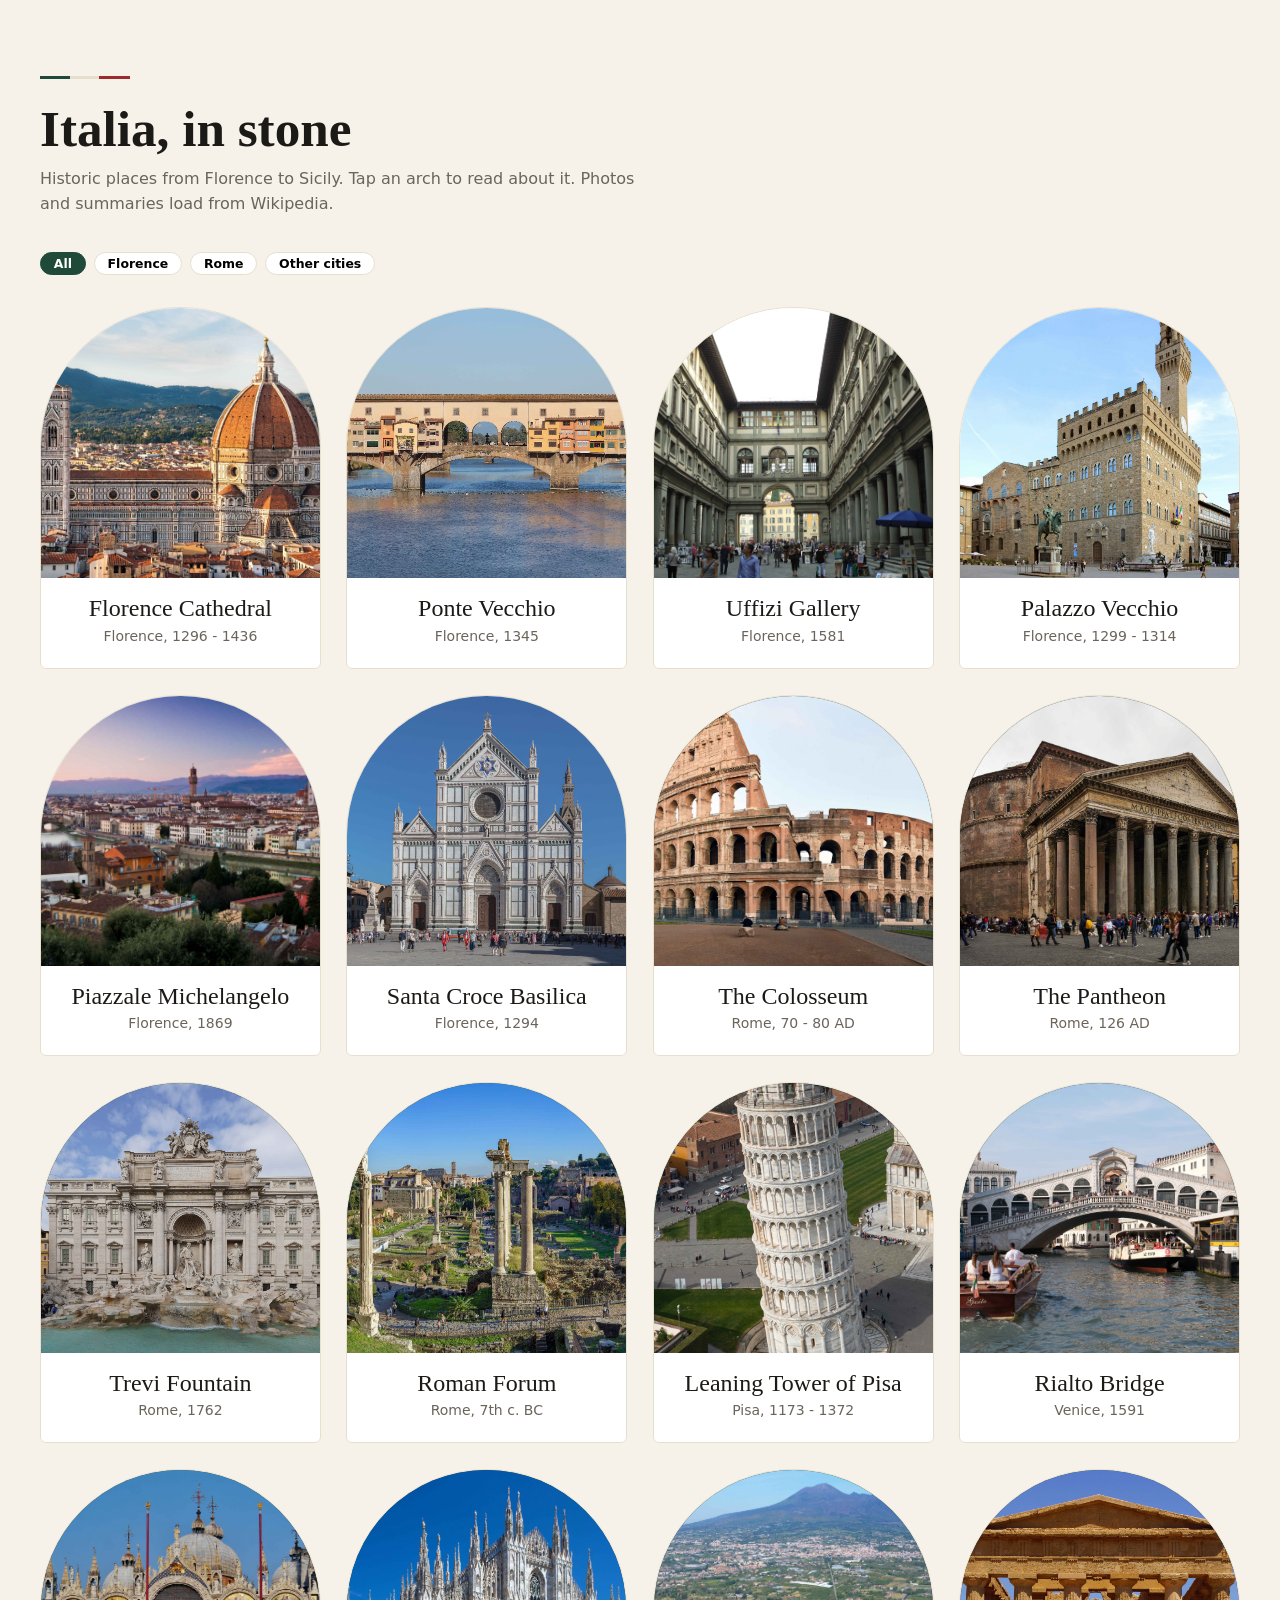
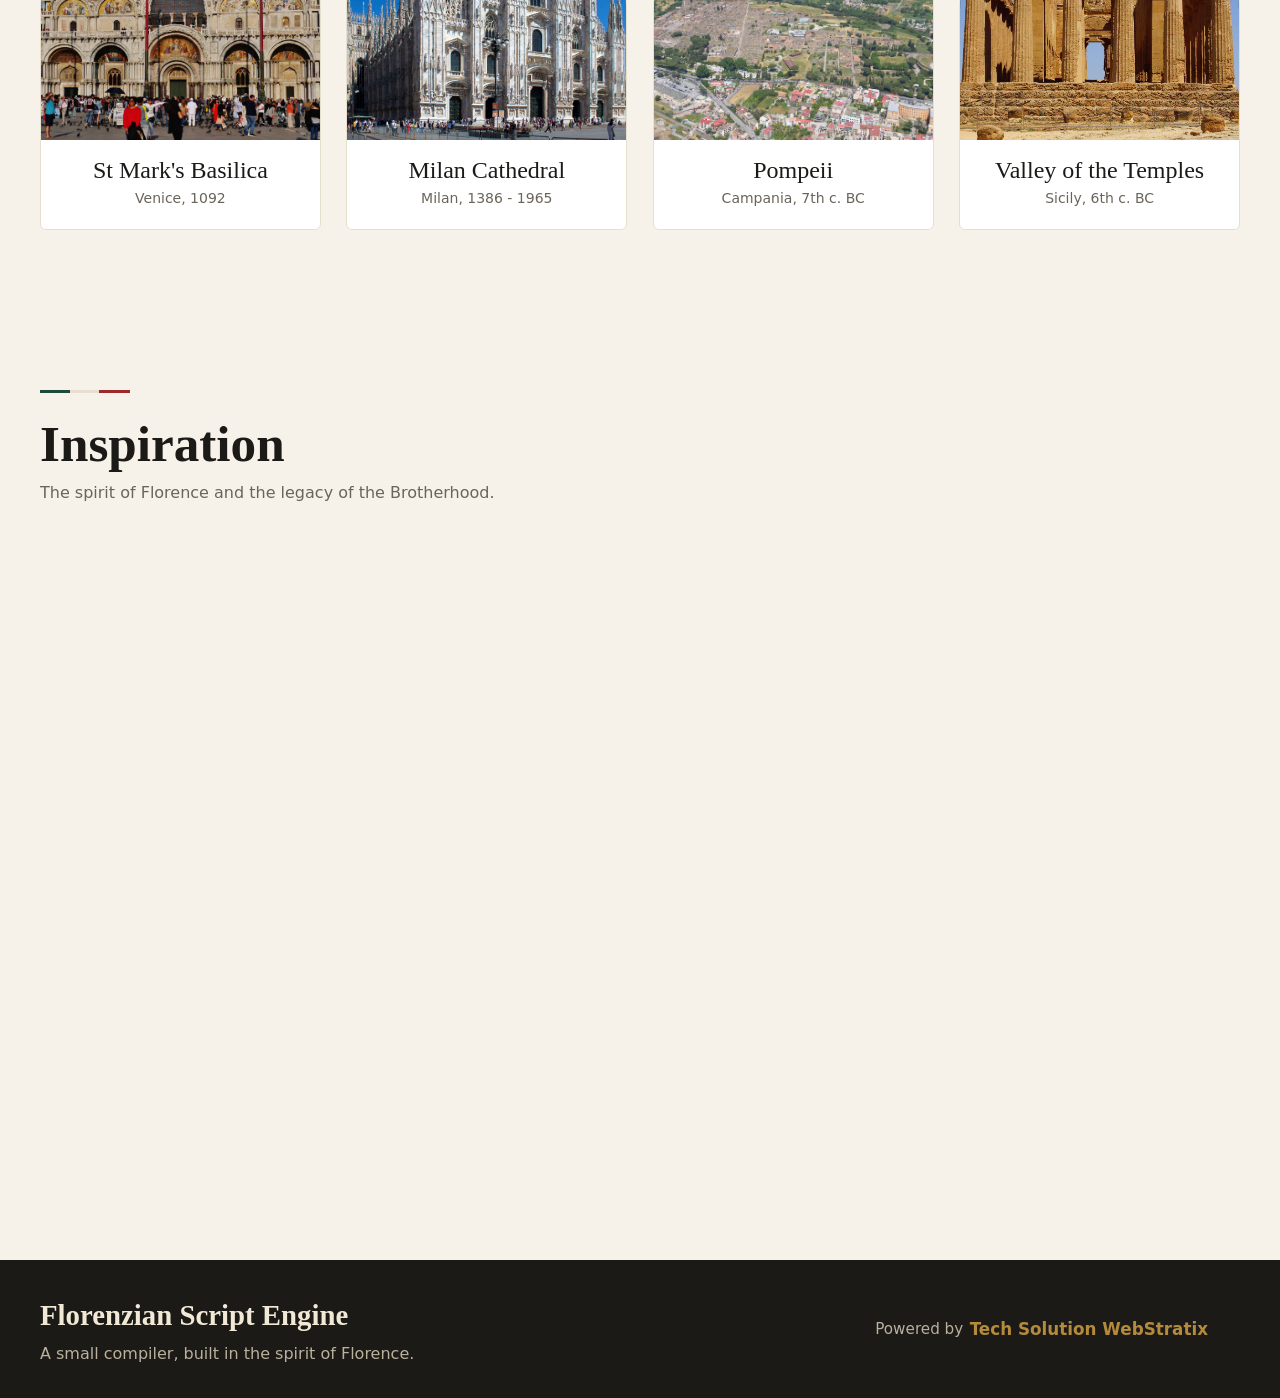
==== commit eb69c451: "Update index.html" ====
--- a/index.html
+++ b/index.html
@@ -162,7 +162,7 @@
     </div>
     <div class="foot-credit">
       <span data-i18n="f_by"></span> 
-      <a href="#" target="_blank" rel="noopener noreferrer" class="dev-link">Dev.Ankur</a>
+      <a href="https://www.facebook.com/profile.php?id=61596213878241" target="_blank" rel="noopener noreferrer" class="dev-link">Tech Solution WebStratix</a>
     </div>
   </div>
 </footer>
